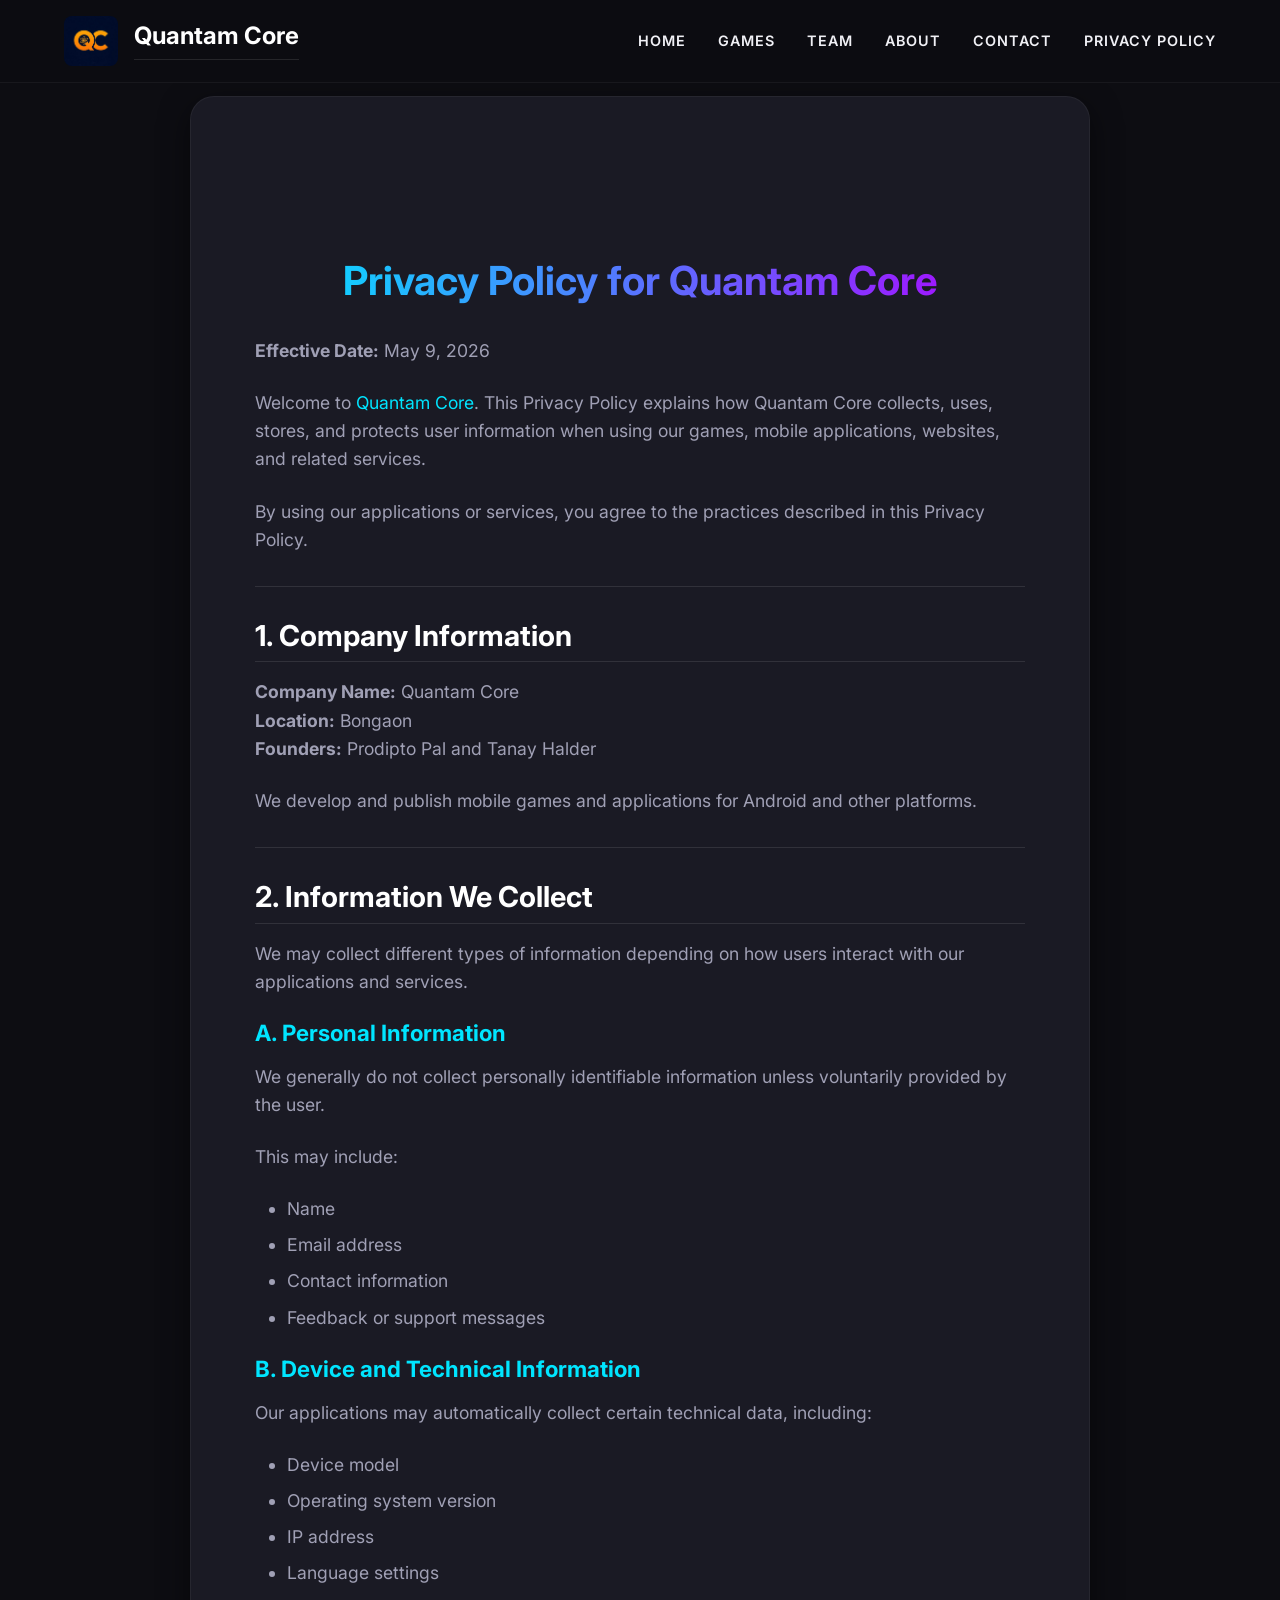
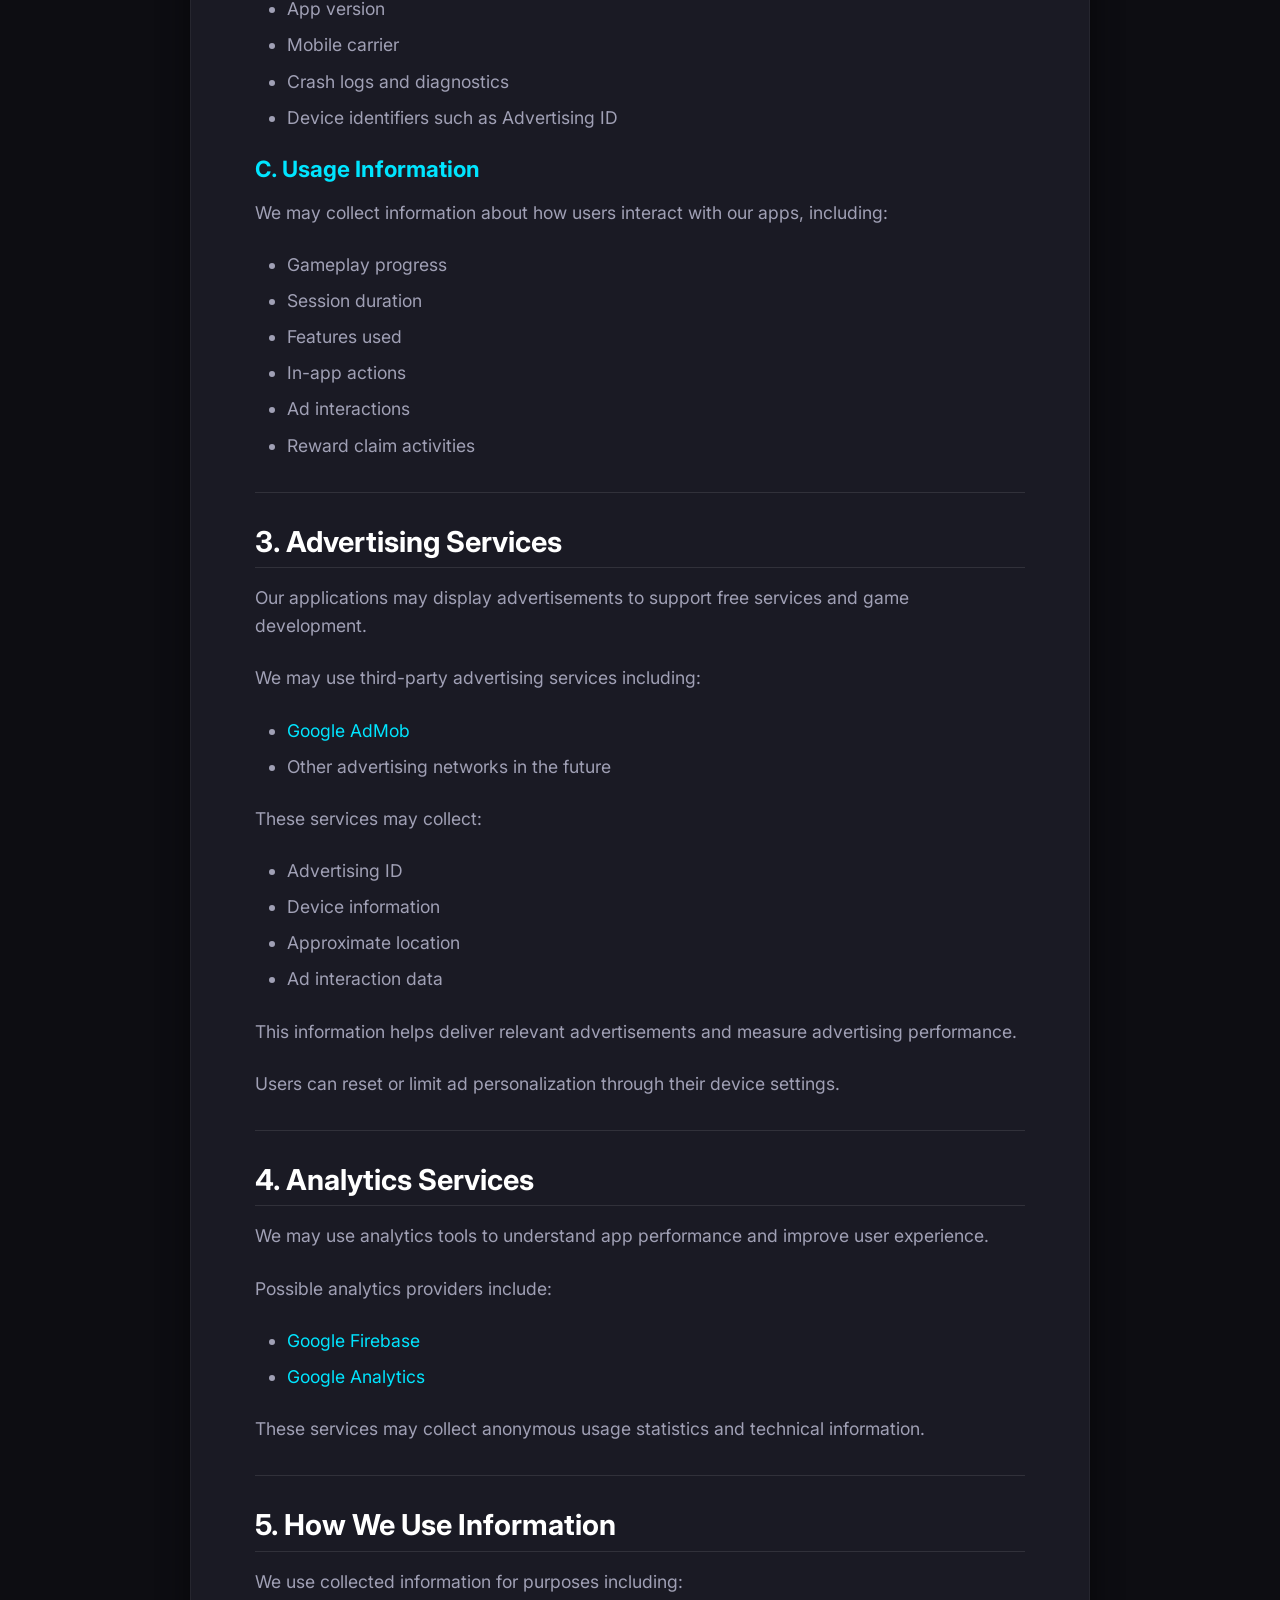
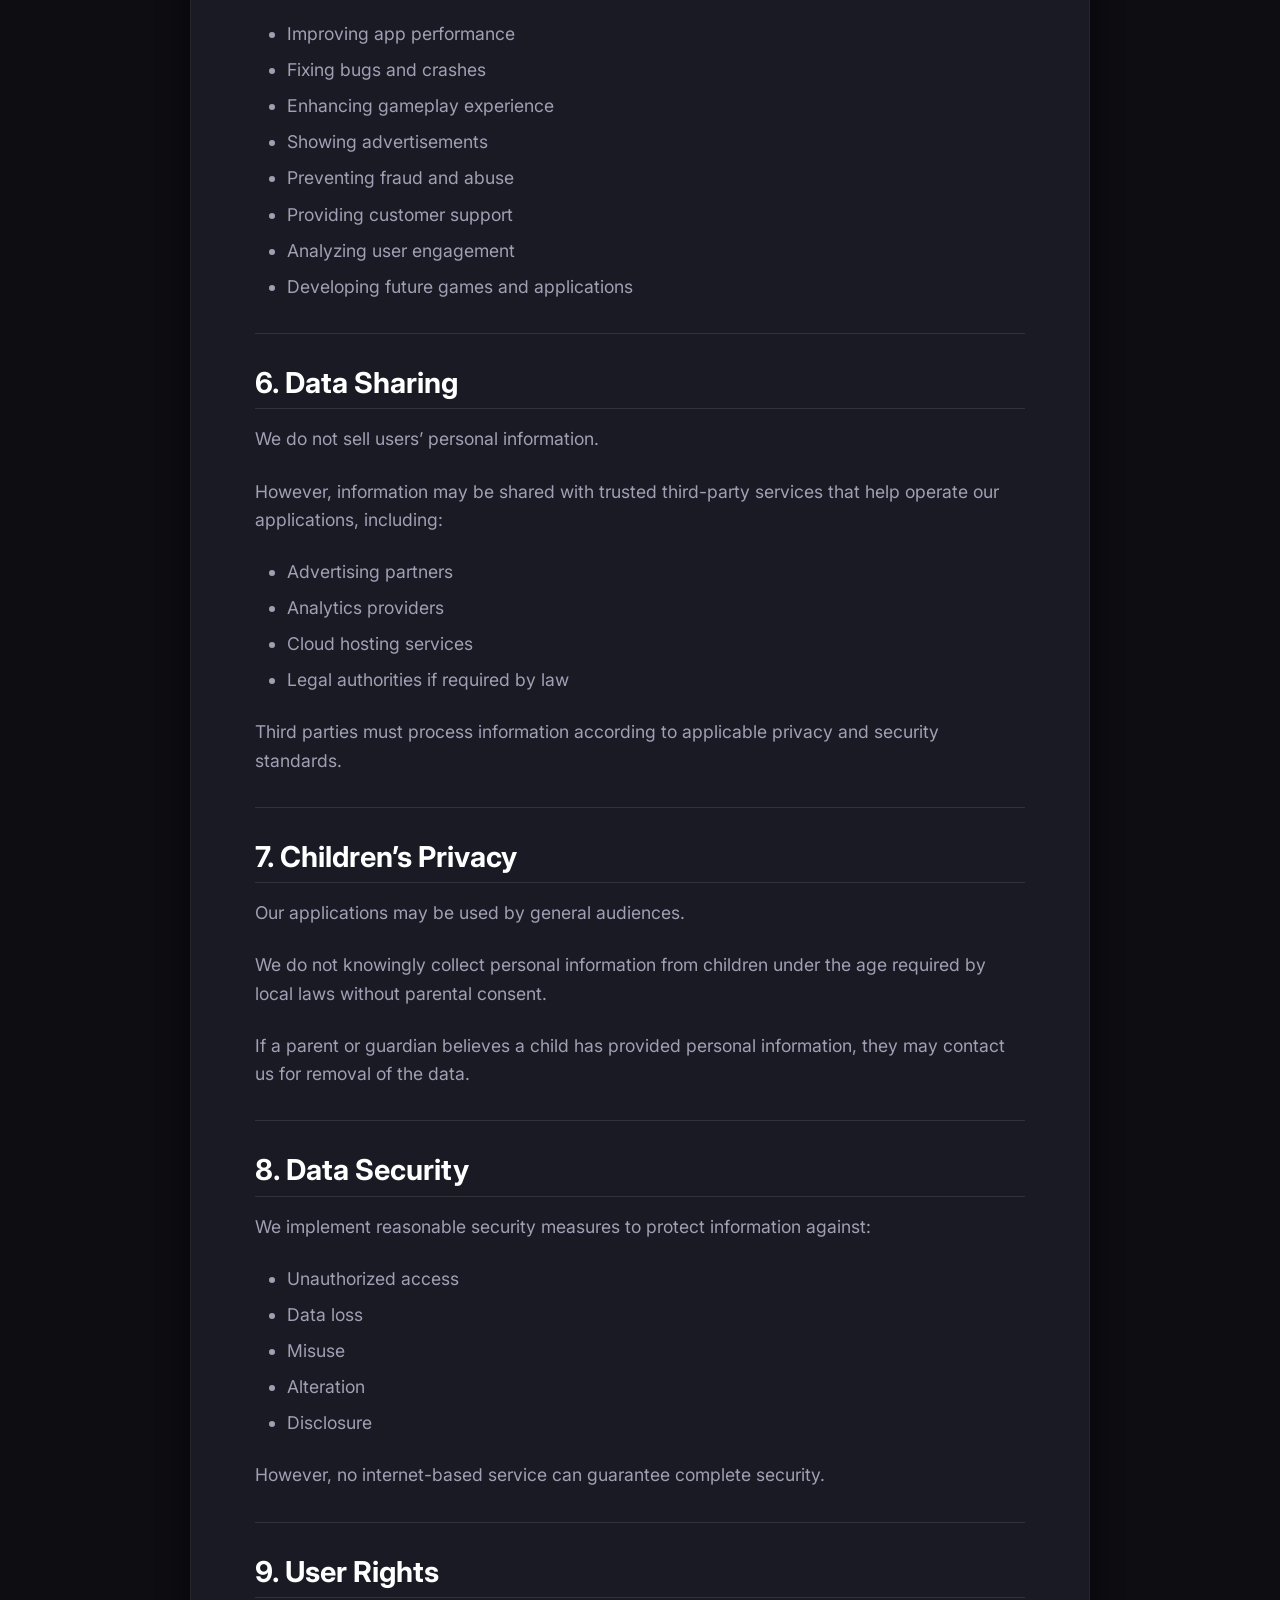
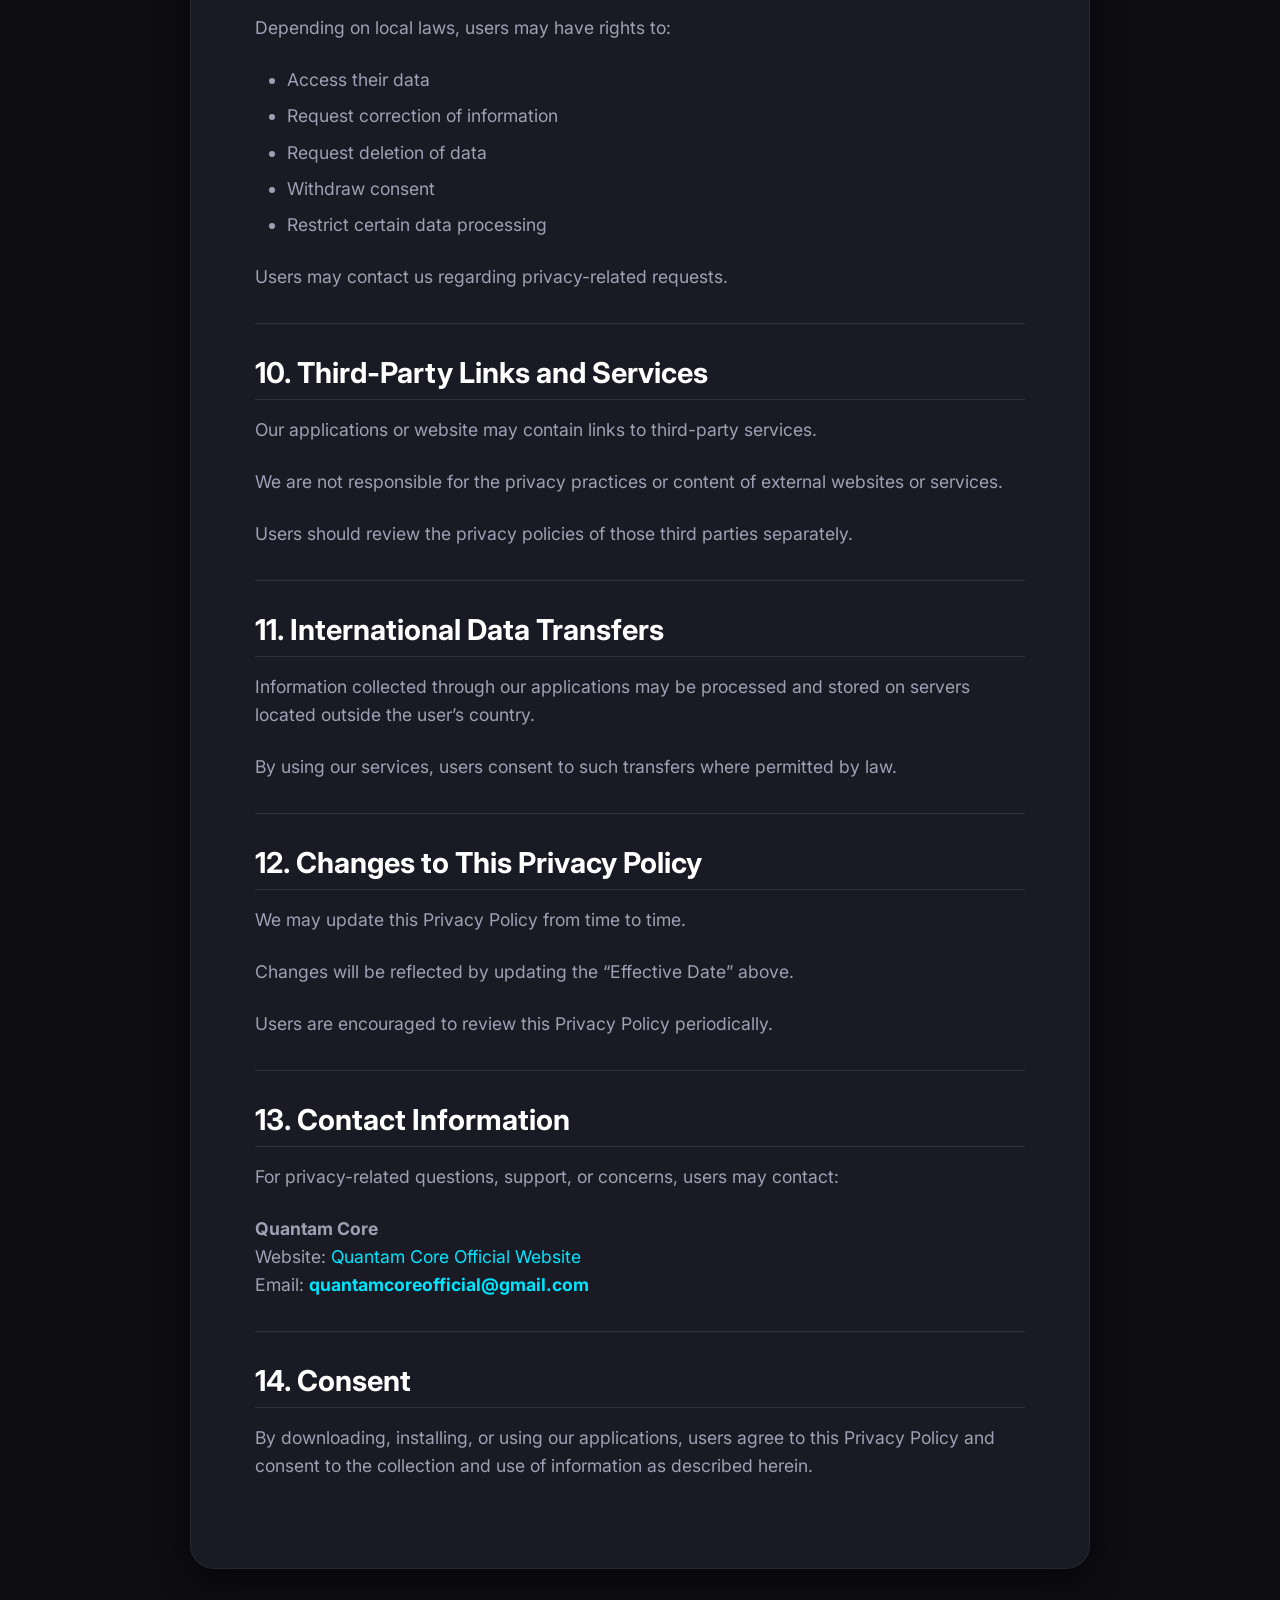
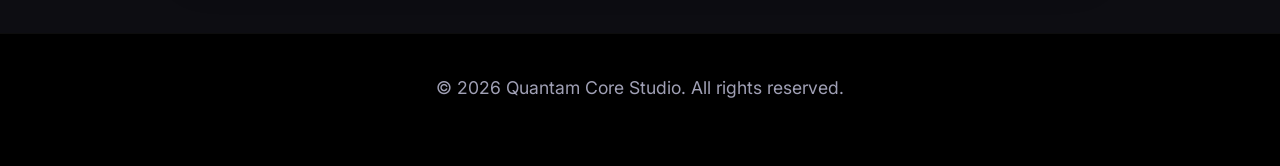
==== privacy-policy.html @ 86601dae "Add files via upload" ====
<!DOCTYPE html>
<html lang="en">
<head>
    <meta charset="UTF-8">
    <meta name="viewport" content="width=device-width, initial-scale=1.0">
    <title>Privacy Policy | Quantam Core</title>
    <style>
        /* CSS resets and base variables */
        :root {
            --bg-color: #0d0d12;
            --surface-color: #1a1a24;
            --primary-color: #00e5ff;
            --secondary-color: #b000ff;
            --text-main: #f0f0f5;
            --text-muted: #a0a0b5;
            --font-family: 'Inter', system-ui, -apple-system, sans-serif;
            --glow: 0 0 20px rgba(0, 229, 255, 0.4);
        }
        
        * {
            margin: 0;
            padding: 0;
            box-sizing: border-box;
        }

        body {
            font-family: var(--font-family);
            background-color: var(--bg-color);
            color: var(--text-main);
            line-height: 1.6;
            overflow-x: hidden;
            scroll-behavior: smooth;
        }

        /* Typography */
        h1, h2, h3, h4 {
            font-weight: 700;
            line-height: 1.2;
            margin-bottom: 1rem;
        }

        h1 {
            font-size: 2.5rem;
            text-align: center;
            background: linear-gradient(90deg, var(--primary-color), var(--secondary-color));
            -webkit-background-clip: text;
            -webkit-text-fill-color: transparent;
            margin-bottom: 2rem;
            margin-top: 2rem;
        }

        h2 {
            font-size: 1.8rem;
            color: #fff;
            margin-top: 2rem;
            margin-bottom: 1rem;
            border-bottom: 1px solid rgba(255,255,255,0.1);
            padding-bottom: 0.5rem;
        }

        h3 {
            font-size: 1.4rem;
            color: var(--primary-color);
            margin-top: 1.5rem;
        }

        p {
            color: var(--text-muted);
            margin-bottom: 1.5rem;
            font-size: 1.1rem;
        }

        ul {
            color: var(--text-muted);
            margin-bottom: 1.5rem;
            font-size: 1.1rem;
            padding-left: 2rem;
        }

        li {
            margin-bottom: 0.5rem;
        }

        a {
            color: var(--primary-color);
            text-decoration: none;
            transition: color 0.3s ease, text-shadow 0.3s ease;
        }

        a:hover {
            color: #fff;
            text-shadow: var(--glow);
        }

        hr {
            border: 0;
            height: 1px;
            background: rgba(255, 255, 255, 0.1);
            margin: 2rem 0;
        }

        /* Navbar */
        nav {
            position: fixed;
            top: 0;
            width: 100%;
            background: rgba(13, 13, 18, 0.85);
            backdrop-filter: blur(10px);
            display: flex;
            justify-content: space-between;
            align-items: center;
            padding: 1rem 5%;
            z-index: 1000;
            border-bottom: 1px solid rgba(255, 255, 255, 0.05);
        }

        .logo-container {
            display: flex;
            align-items: center;
            gap: 1rem;
        }

        .logo-container img {
            height: 50px;
            border-radius: 8px;
        }

        .nav-links {
            display: flex;
            gap: 2rem;
        }

        .nav-links a {
            font-weight: 600;
            text-transform: uppercase;
            letter-spacing: 1px;
            font-size: 0.9rem;
            color: var(--text-main);
        }

        .nav-links a:hover {
            color: var(--primary-color);
        }

        /* Content Container */
        .content-container {
            padding: 8rem 5% 4rem;
            max-width: 900px;
            margin: 0 auto;
            background: var(--surface-color);
            border-radius: 24px;
            box-shadow: 0 10px 30px rgba(0,0,0,0.5);
            border: 1px solid rgba(255,255,255,0.05);
            margin-top: 6rem;
            margin-bottom: 4rem;
        }

        footer {
            text-align: center;
            padding: 2.5rem;
            background: #000;
            color: var(--text-muted);
            border-top: 1px solid rgba(255,255,255,0.05);
        }

        @media (max-width: 768px) {
            .nav-links {
                display: none;
            }
            .content-container {
                padding: 6rem 5% 3rem;
                margin-top: 5rem;
            }
        }
    </style>
    <link href="https://fonts.googleapis.com/css2?family=Inter:wght@300;400;500;600;700&family=Outfit:wght@400;700&display=swap" rel="stylesheet">
</head>
<body>

    <nav>
        <div class="logo-container">
            <img src="Asset/Company%20logo.jpeg" alt="Quantam Core Logo">
            <h2 style="margin:0; font-size: 1.5rem; background: #fff; -webkit-background-clip: text; -webkit-text-fill-color: transparent;">Quantam Core</h2>
        </div>
        <div class="nav-links">
            <a href="index.html#home">Home</a>
            <a href="index.html#portfolio">Games</a>
            <a href="index.html#team">Team</a>
            <a href="index.html#about">About</a>
            <a href="index.html#contact">Contact</a>
            <a href="privacy-policy.html">Privacy Policy</a>
        </div>
    </nav>

    <div class="content-container">
        <h1>Privacy Policy for Quantam Core</h1>
        <p><strong>Effective Date:</strong> May 9, 2026</p>

        <p>Welcome to <a href="https://quantamcorestudio.github.io/quantam-core-website/?utm_source=chatgpt.com" target="_blank" rel="noopener noreferrer">Quantam Core</a>. This Privacy Policy explains how Quantam Core collects, uses, stores, and protects user information when using our games, mobile applications, websites, and related services.</p>

        <p>By using our applications or services, you agree to the practices described in this Privacy Policy.</p>

        <hr>

        <h2>1. Company Information</h2>
        <p><strong>Company Name:</strong> Quantam Core<br>
        <strong>Location:</strong> Bongaon<br>
        <strong>Founders:</strong> Prodipto Pal and Tanay Halder</p>
        <p>We develop and publish mobile games and applications for Android and other platforms.</p>

        <hr>

        <h2>2. Information We Collect</h2>
        <p>We may collect different types of information depending on how users interact with our applications and services.</p>

        <h3>A. Personal Information</h3>
        <p>We generally do not collect personally identifiable information unless voluntarily provided by the user.</p>
        <p>This may include:</p>
        <ul>
            <li>Name</li>
            <li>Email address</li>
            <li>Contact information</li>
            <li>Feedback or support messages</li>
        </ul>

        <h3>B. Device and Technical Information</h3>
        <p>Our applications may automatically collect certain technical data, including:</p>
        <ul>
            <li>Device model</li>
            <li>Operating system version</li>
            <li>IP address</li>
            <li>Language settings</li>
            <li>App version</li>
            <li>Mobile carrier</li>
            <li>Crash logs and diagnostics</li>
            <li>Device identifiers such as Advertising ID</li>
        </ul>

        <h3>C. Usage Information</h3>
        <p>We may collect information about how users interact with our apps, including:</p>
        <ul>
            <li>Gameplay progress</li>
            <li>Session duration</li>
            <li>Features used</li>
            <li>In-app actions</li>
            <li>Ad interactions</li>
            <li>Reward claim activities</li>
        </ul>

        <hr>

        <h2>3. Advertising Services</h2>
        <p>Our applications may display advertisements to support free services and game development.</p>
        <p>We may use third-party advertising services including:</p>
        <ul>
            <li><a href="https://admob.google.com/?utm_source=chatgpt.com" target="_blank" rel="noopener noreferrer">Google AdMob</a></li>
            <li>Other advertising networks in the future</li>
        </ul>
        <p>These services may collect:</p>
        <ul>
            <li>Advertising ID</li>
            <li>Device information</li>
            <li>Approximate location</li>
            <li>Ad interaction data</li>
        </ul>
        <p>This information helps deliver relevant advertisements and measure advertising performance.</p>
        <p>Users can reset or limit ad personalization through their device settings.</p>

        <hr>

        <h2>4. Analytics Services</h2>
        <p>We may use analytics tools to understand app performance and improve user experience.</p>
        <p>Possible analytics providers include:</p>
        <ul>
            <li><a href="https://firebase.google.com/?utm_source=chatgpt.com" target="_blank" rel="noopener noreferrer">Google Firebase</a></li>
            <li><a href="https://analytics.google.com/?utm_source=chatgpt.com" target="_blank" rel="noopener noreferrer">Google Analytics</a></li>
        </ul>
        <p>These services may collect anonymous usage statistics and technical information.</p>

        <hr>

        <h2>5. How We Use Information</h2>
        <p>We use collected information for purposes including:</p>
        <ul>
            <li>Improving app performance</li>
            <li>Fixing bugs and crashes</li>
            <li>Enhancing gameplay experience</li>
            <li>Showing advertisements</li>
            <li>Preventing fraud and abuse</li>
            <li>Providing customer support</li>
            <li>Analyzing user engagement</li>
            <li>Developing future games and applications</li>
        </ul>

        <hr>

        <h2>6. Data Sharing</h2>
        <p>We do not sell users’ personal information.</p>
        <p>However, information may be shared with trusted third-party services that help operate our applications, including:</p>
        <ul>
            <li>Advertising partners</li>
            <li>Analytics providers</li>
            <li>Cloud hosting services</li>
            <li>Legal authorities if required by law</li>
        </ul>
        <p>Third parties must process information according to applicable privacy and security standards.</p>

        <hr>

        <h2>7. Children’s Privacy</h2>
        <p>Our applications may be used by general audiences.</p>
        <p>We do not knowingly collect personal information from children under the age required by local laws without parental consent.</p>
        <p>If a parent or guardian believes a child has provided personal information, they may contact us for removal of the data.</p>

        <hr>

        <h2>8. Data Security</h2>
        <p>We implement reasonable security measures to protect information against:</p>
        <ul>
            <li>Unauthorized access</li>
            <li>Data loss</li>
            <li>Misuse</li>
            <li>Alteration</li>
            <li>Disclosure</li>
        </ul>
        <p>However, no internet-based service can guarantee complete security.</p>

        <hr>

        <h2>9. User Rights</h2>
        <p>Depending on local laws, users may have rights to:</p>
        <ul>
            <li>Access their data</li>
            <li>Request correction of information</li>
            <li>Request deletion of data</li>
            <li>Withdraw consent</li>
            <li>Restrict certain data processing</li>
        </ul>
        <p>Users may contact us regarding privacy-related requests.</p>

        <hr>

        <h2>10. Third-Party Links and Services</h2>
        <p>Our applications or website may contain links to third-party services.</p>
        <p>We are not responsible for the privacy practices or content of external websites or services.</p>
        <p>Users should review the privacy policies of those third parties separately.</p>

        <hr>

        <h2>11. International Data Transfers</h2>
        <p>Information collected through our applications may be processed and stored on servers located outside the user’s country.</p>
        <p>By using our services, users consent to such transfers where permitted by law.</p>

        <hr>

        <h2>12. Changes to This Privacy Policy</h2>
        <p>We may update this Privacy Policy from time to time.</p>
        <p>Changes will be reflected by updating the “Effective Date” above.</p>
        <p>Users are encouraged to review this Privacy Policy periodically.</p>

        <hr>

        <h2>13. Contact Information</h2>
        <p>For privacy-related questions, support, or concerns, users may contact:</p>
        <p><strong>Quantam Core</strong><br>
        Website: <a href="https://quantamcorestudio.github.io/quantam-core-website/?utm_source=chatgpt.com" target="_blank" rel="noopener noreferrer">Quantam Core Official Website</a><br>
        Email: <strong><a href="mailto:quantamcoreofficial@gmail.com">quantamcoreofficial@gmail.com</a></strong></p>

        <hr>

        <h2>14. Consent</h2>
        <p>By downloading, installing, or using our applications, users agree to this Privacy Policy and consent to the collection and use of information as described herein.</p>
    </div>

    <footer>
        <p>&copy; 2026 Quantam Core Studio. All rights reserved.</p>
    </footer>

</body>
</html>
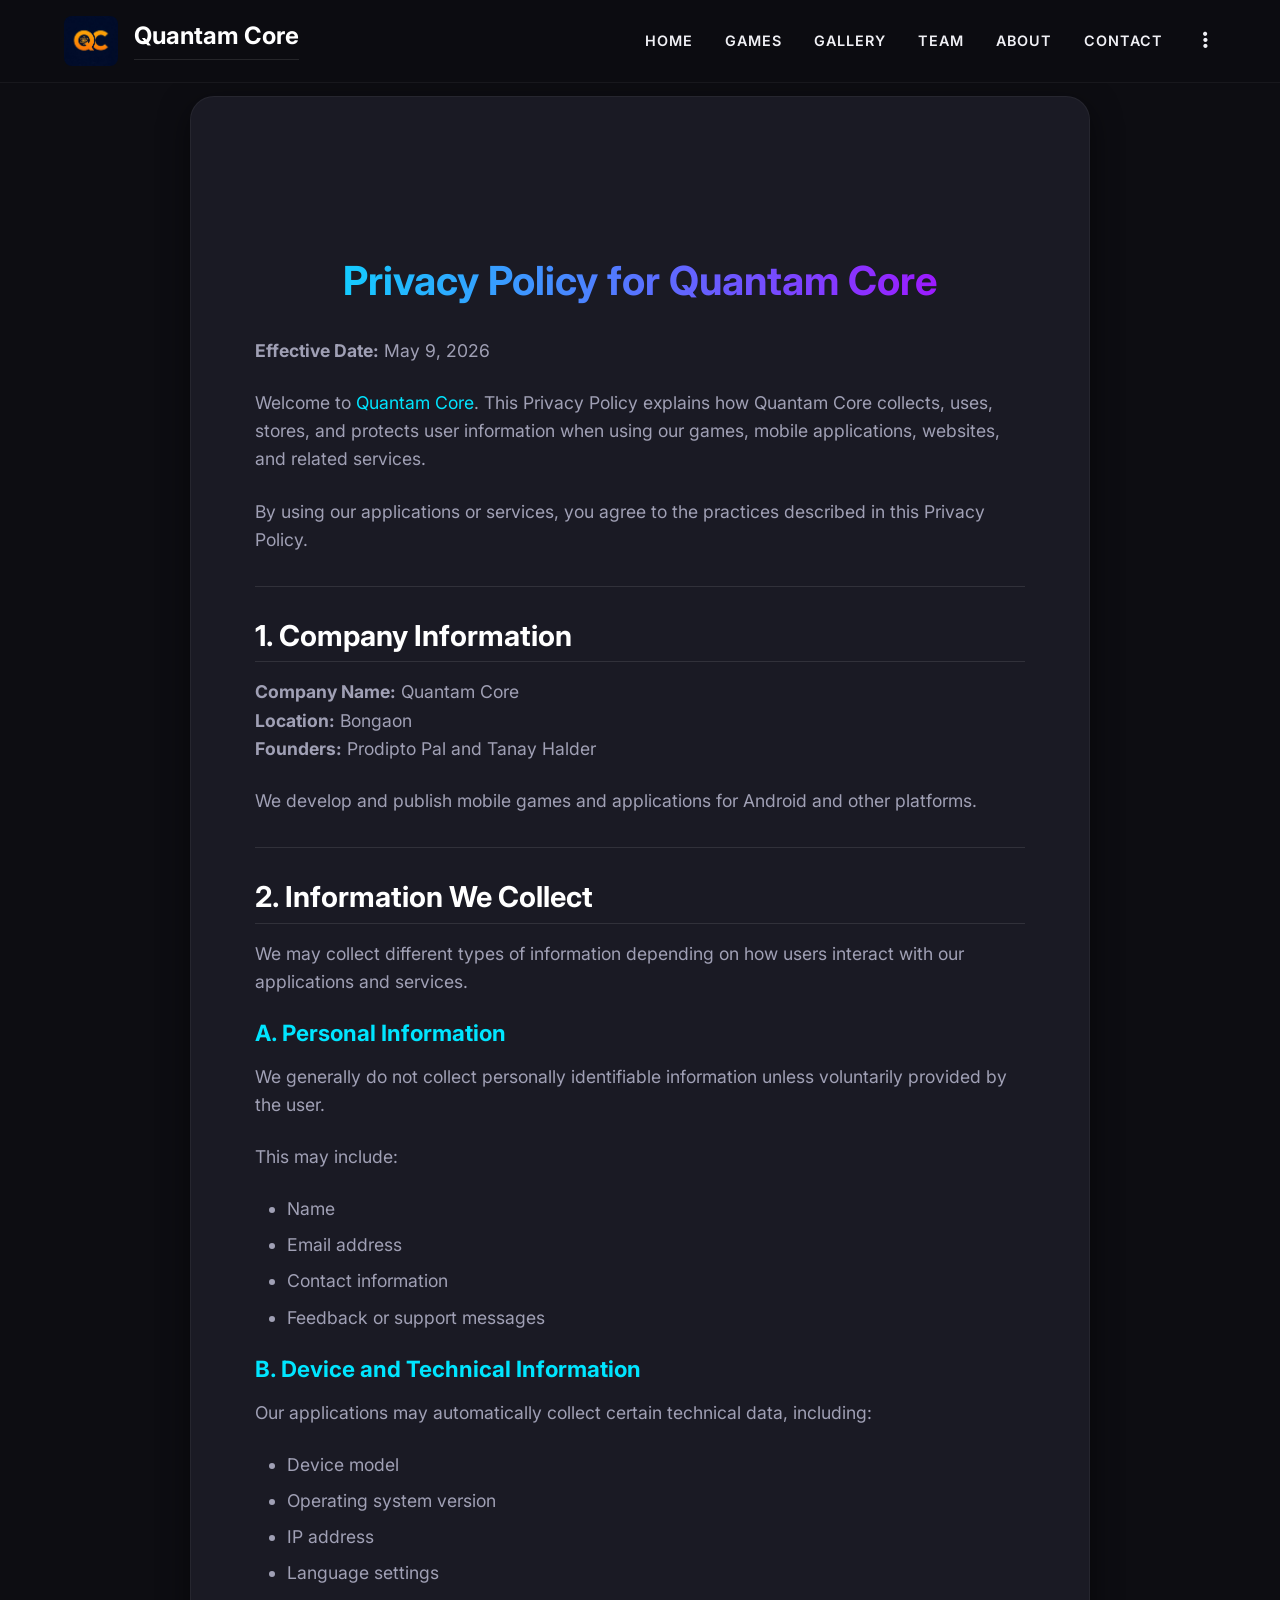
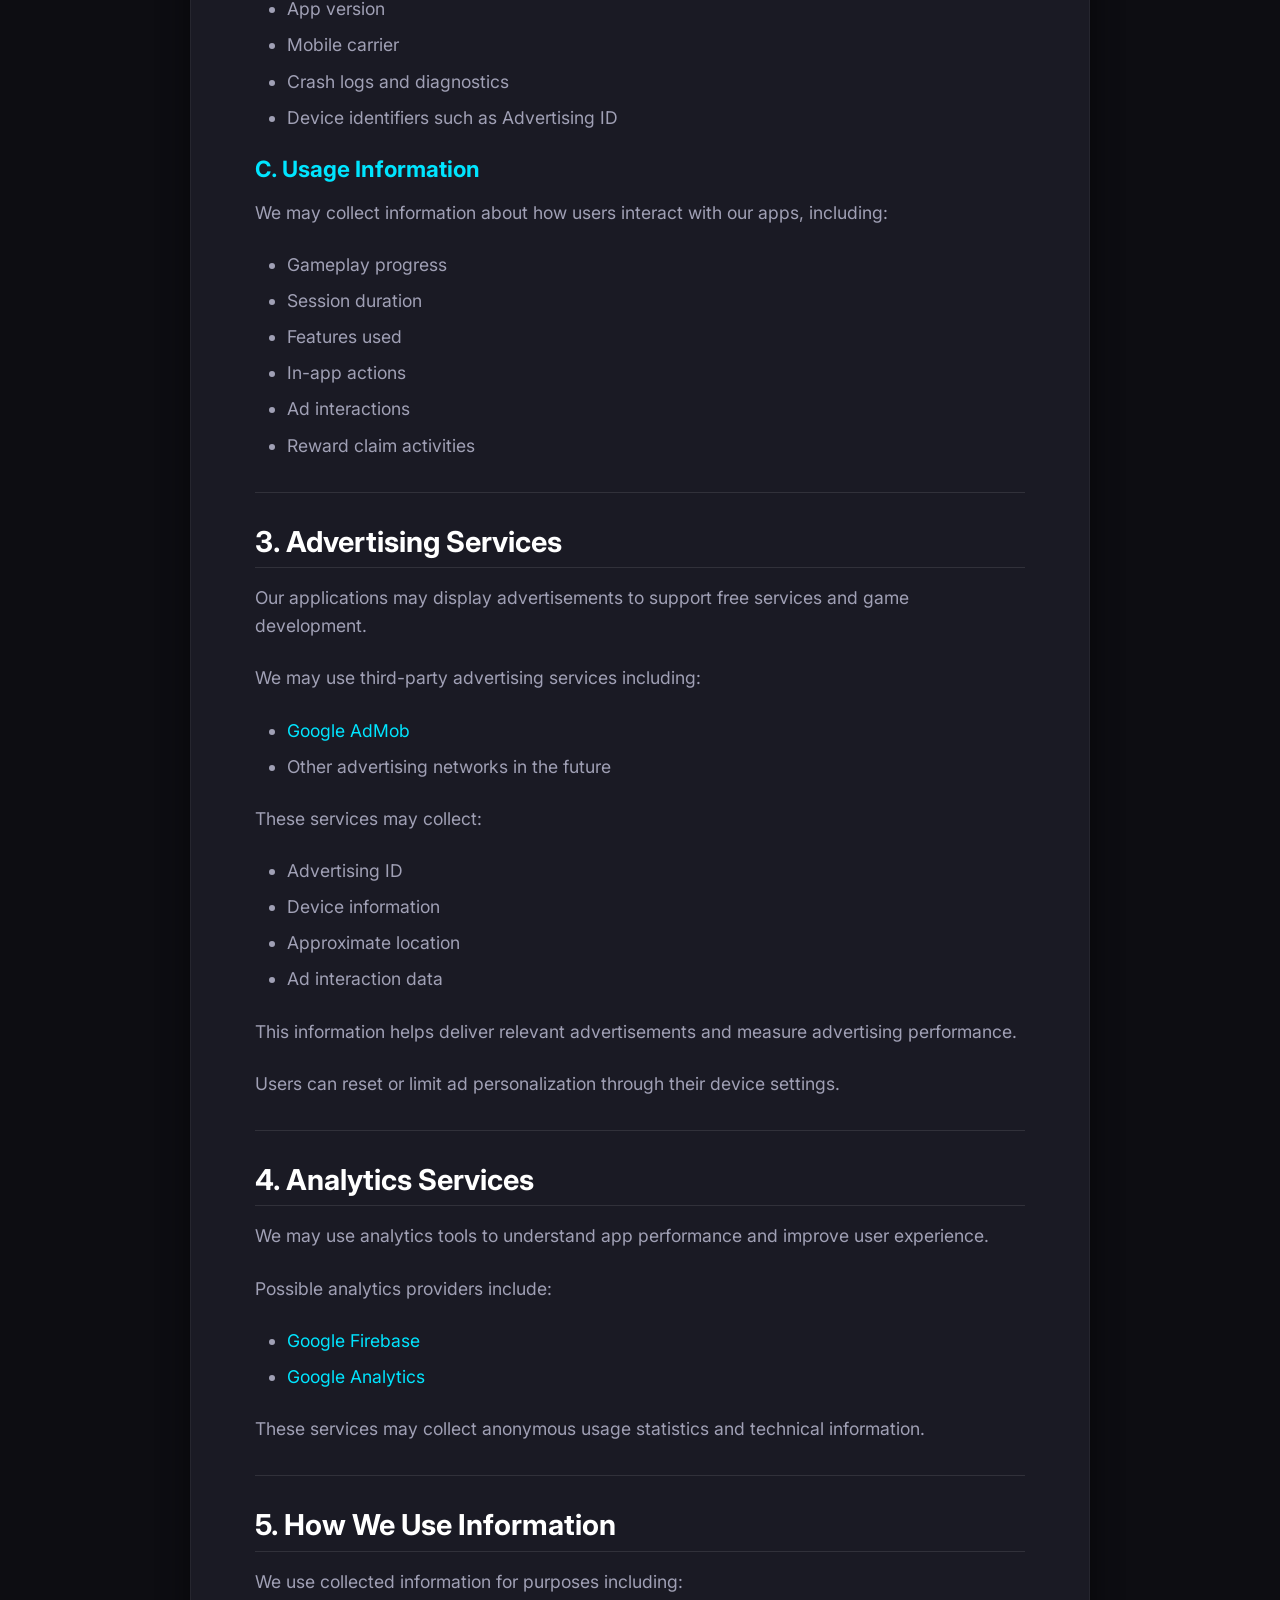
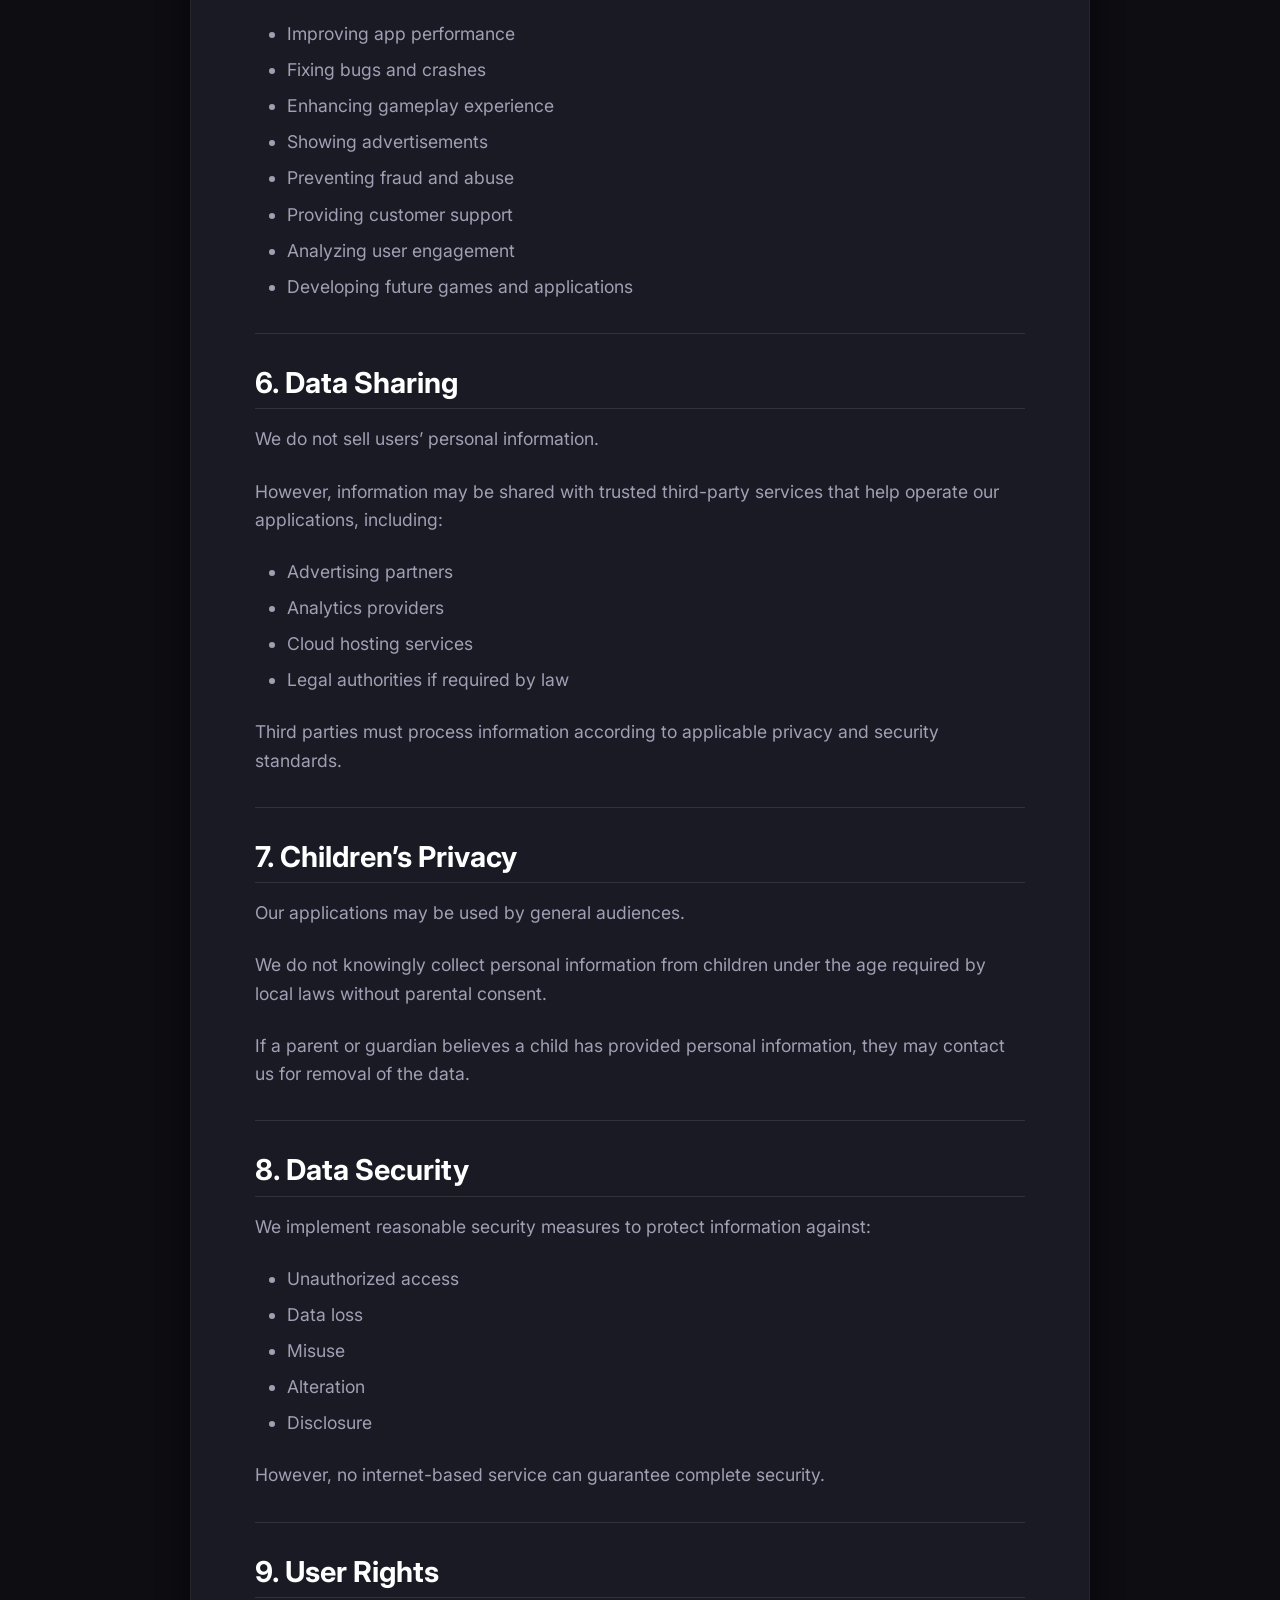
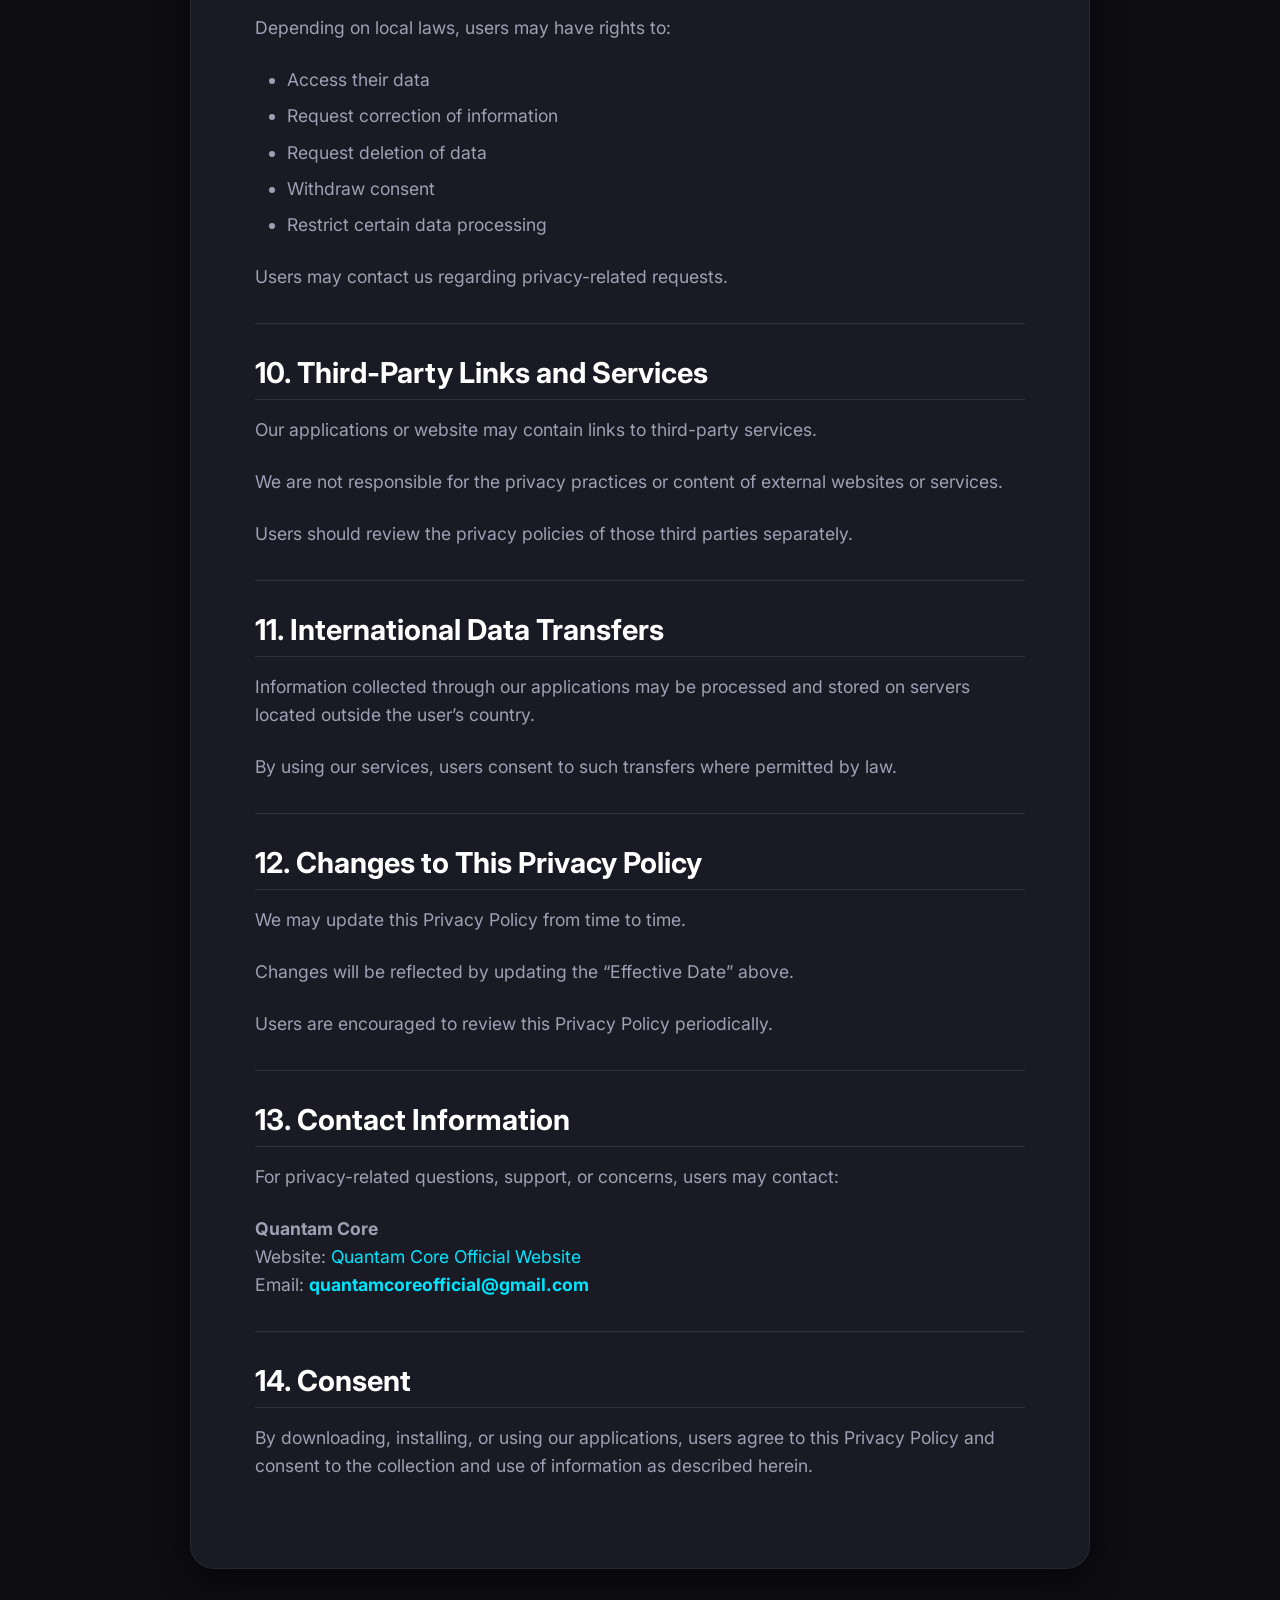
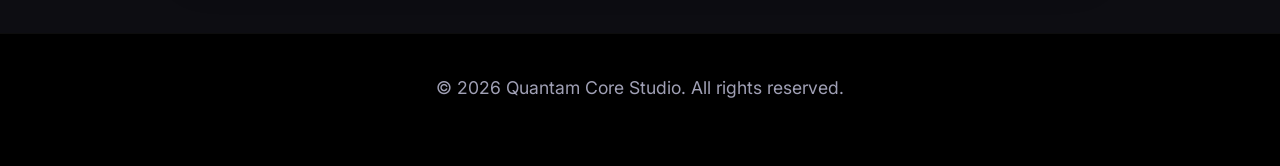
==== commit 1b10f1f3: "Updated website design" ====
--- a/privacy-policy.html
+++ b/privacy-policy.html
@@ -172,7 +172,81 @@
                 margin-top: 5rem;
             }
         }
+
+        /* 3-Dot Dropdown Styles */
+        .dropdown {
+            position: relative;
+            display: inline-block;
+        }
+
+        .dropbtn {
+            background: none;
+            border: none;
+            color: var(--text-main);
+            font-size: 1.2rem;
+            cursor: pointer;
+            padding: 0 0.5rem;
+            display: flex;
+            align-items: center;
+            height: 100%;
+            transition: color 0.3s ease, text-shadow 0.3s ease;
+        }
+
+        .dropbtn:hover {
+            color: var(--primary-color);
+            text-shadow: var(--glow);
+        }
+
+        .dropdown-content {
+            display: block;
+            visibility: hidden;
+            opacity: 0;
+            position: absolute;
+            right: 0;
+            top: 100%;
+            background-color: var(--surface-color);
+            min-width: 180px;
+            box-shadow: 0 10px 30px rgba(0,0,0,0.6);
+            border: 1px solid rgba(255,255,255,0.08);
+            border-radius: 12px;
+            z-index: 1001;
+            overflow: hidden;
+            margin-top: 0.5rem;
+            transform: translateY(10px);
+            transition: all 0.3s cubic-bezier(0.165, 0.84, 0.44, 1);
+        }
+
+        .dropdown.active .dropdown-content {
+            visibility: visible;
+            opacity: 1;
+            transform: translateY(0);
+        }
+
+        .dropdown-content a {
+            color: var(--text-muted) !important;
+            padding: 0.8rem 1.2rem;
+            text-decoration: none;
+            display: block;
+            font-size: 0.9rem;
+            font-weight: 500;
+            text-transform: none !important;
+            letter-spacing: 0.5px;
+            transition: background 0.3s ease, color 0.3s ease;
+        }
+
+        .dropdown-content a:hover {
+            background-color: rgba(255,255,255,0.05);
+            color: var(--primary-color) !important;
+            text-shadow: none !important;
+        }
+
+        @media (max-width: 768px) {
+            .nav-links .dropdown {
+                display: none;
+            }
+        }
     </style>
+    <link rel="stylesheet" href="https://cdnjs.cloudflare.com/ajax/libs/font-awesome/6.4.0/css/all.min.css">
     <link href="https://fonts.googleapis.com/css2?family=Inter:wght@300;400;500;600;700&family=Outfit:wght@400;700&display=swap" rel="stylesheet">
 </head>
 <body>
@@ -185,10 +259,18 @@
         <div class="nav-links">
             <a href="index.html#home">Home</a>
             <a href="index.html#portfolio">Games</a>
+            <a href="index.html#gallery">Gallery</a>
             <a href="index.html#team">Team</a>
             <a href="index.html#about">About</a>
             <a href="index.html#contact">Contact</a>
-            <a href="privacy-policy.html">Privacy Policy</a>
+            <div class="dropdown">
+                <button class="dropbtn" id="dropdownBtn" aria-label="More Menu">
+                    <i class="fa-solid fa-ellipsis-vertical"></i>
+                </button>
+                <div class="dropdown-content" id="dropdownContent">
+                    <a href="privacy-policy.html">Privacy Policy</a>
+                </div>
+            </div>
         </div>
     </nav>
 
@@ -376,5 +458,24 @@
         <p>&copy; 2026 Quantam Core Studio. All rights reserved.</p>
     </footer>
 
+    <script>
+        document.addEventListener("DOMContentLoaded", () => {
+            // Navbar Dropdown Toggle Logic
+            const dropdown = document.querySelector('.dropdown');
+            const dropdownBtn = document.getElementById('dropdownBtn');
+
+            dropdownBtn.addEventListener('click', (e) => {
+                e.stopPropagation();
+                dropdown.classList.toggle('active');
+            });
+
+            // Close dropdown when clicking outside
+            document.addEventListener('click', () => {
+                if (dropdown.classList.contains('active')) {
+                    dropdown.classList.remove('active');
+                }
+            });
+        });
+    </script>
 </body>
 </html>
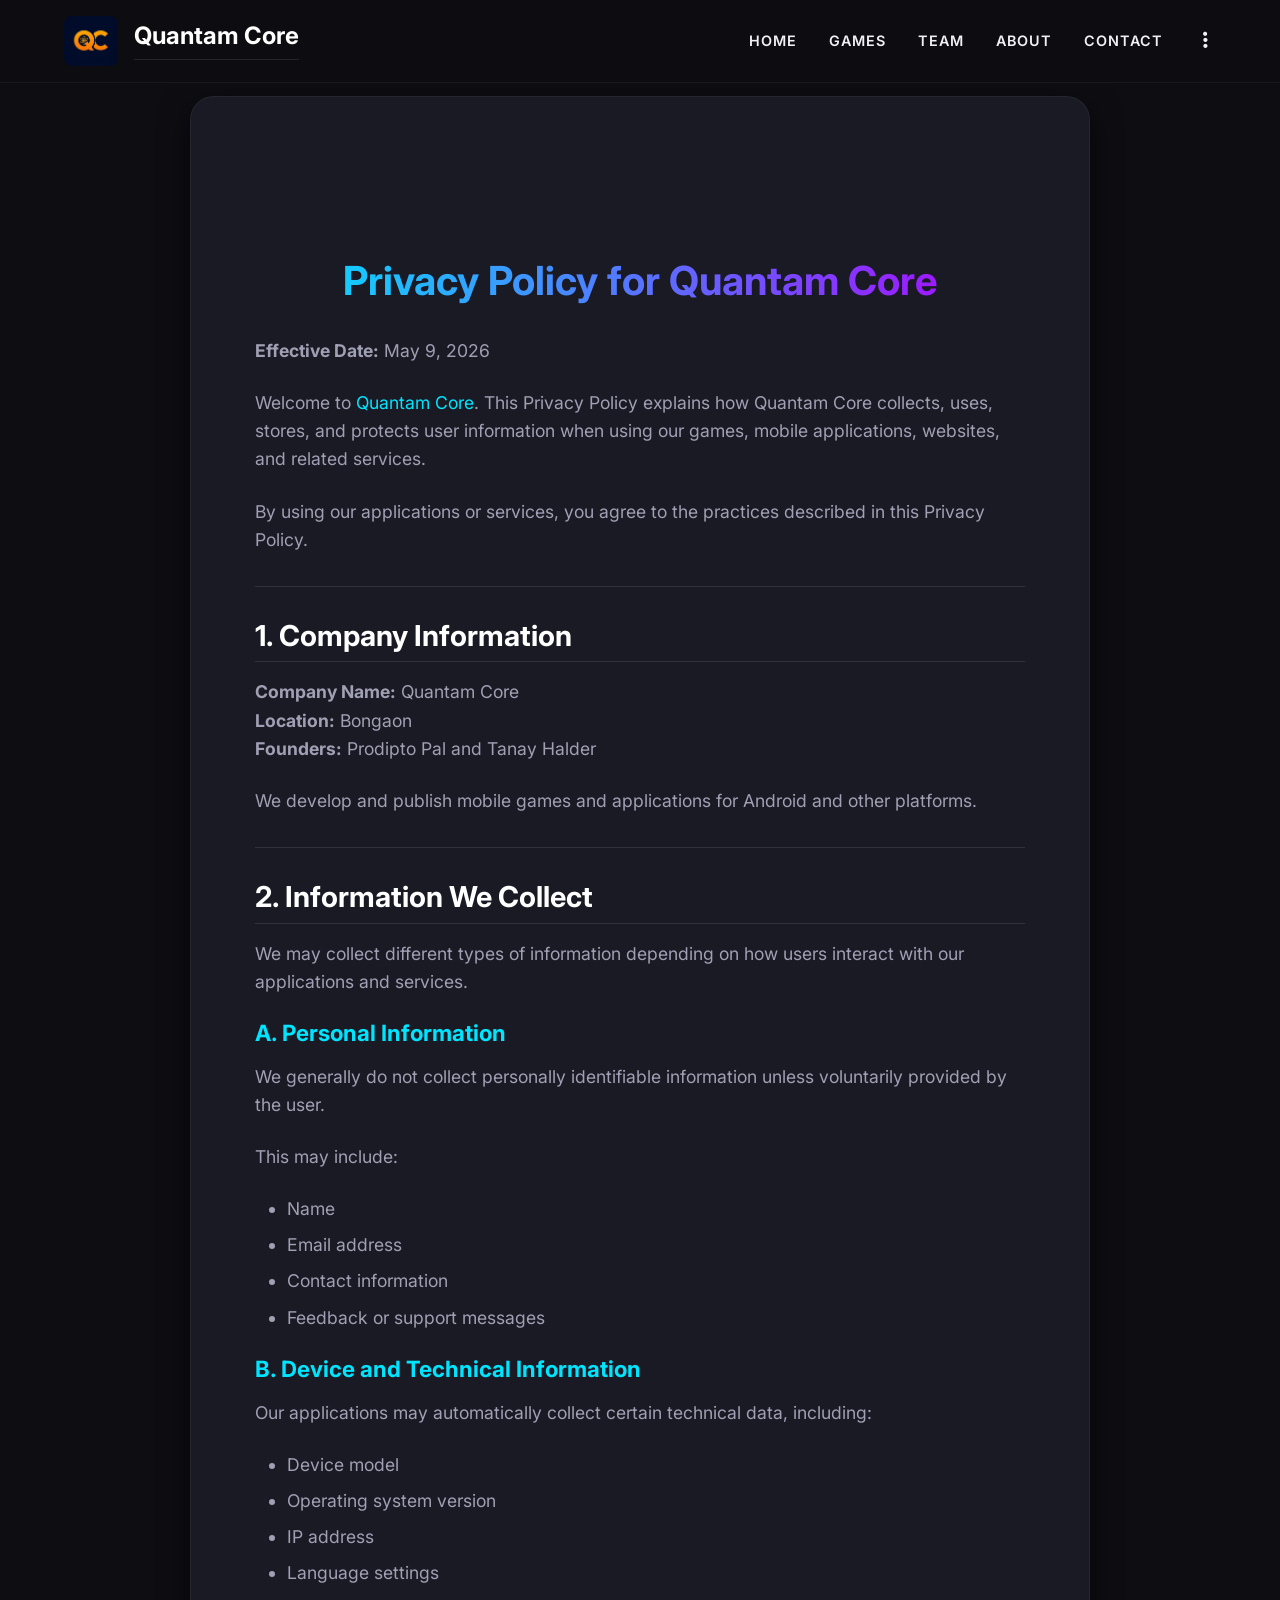
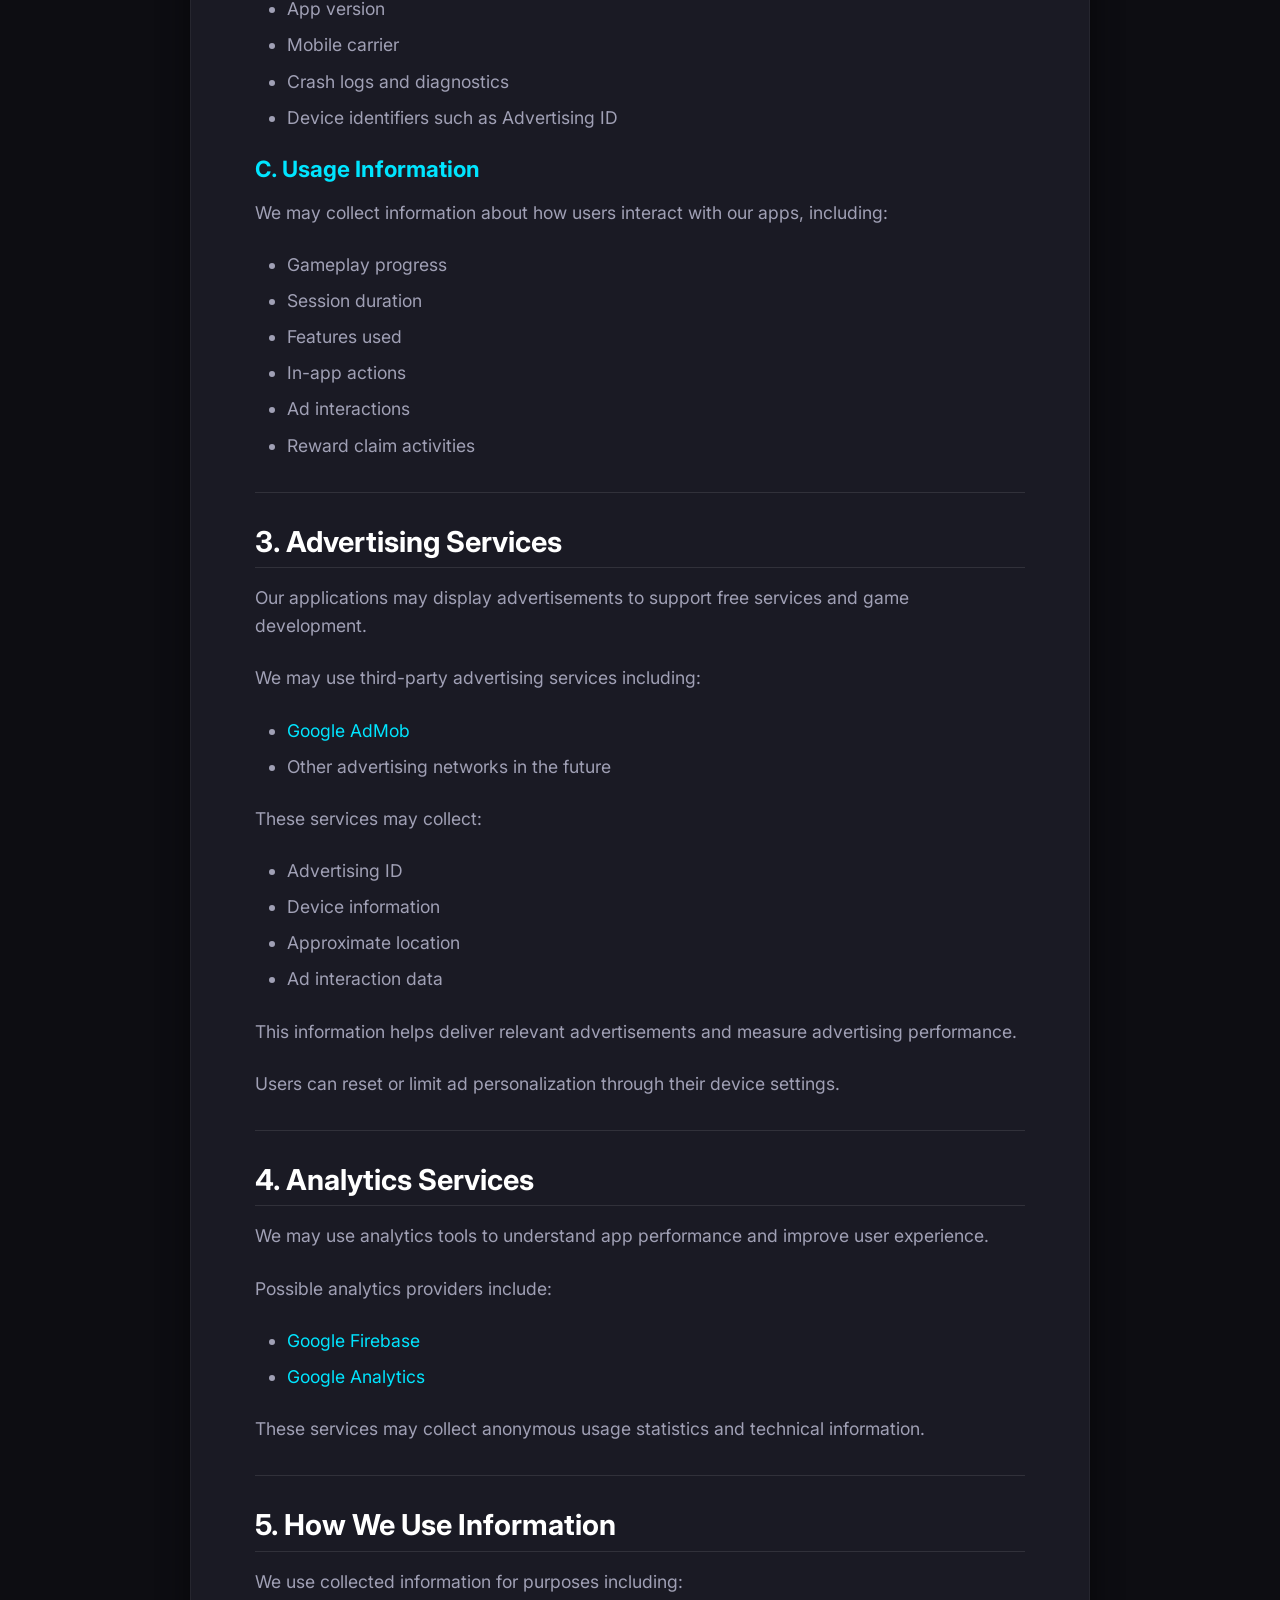
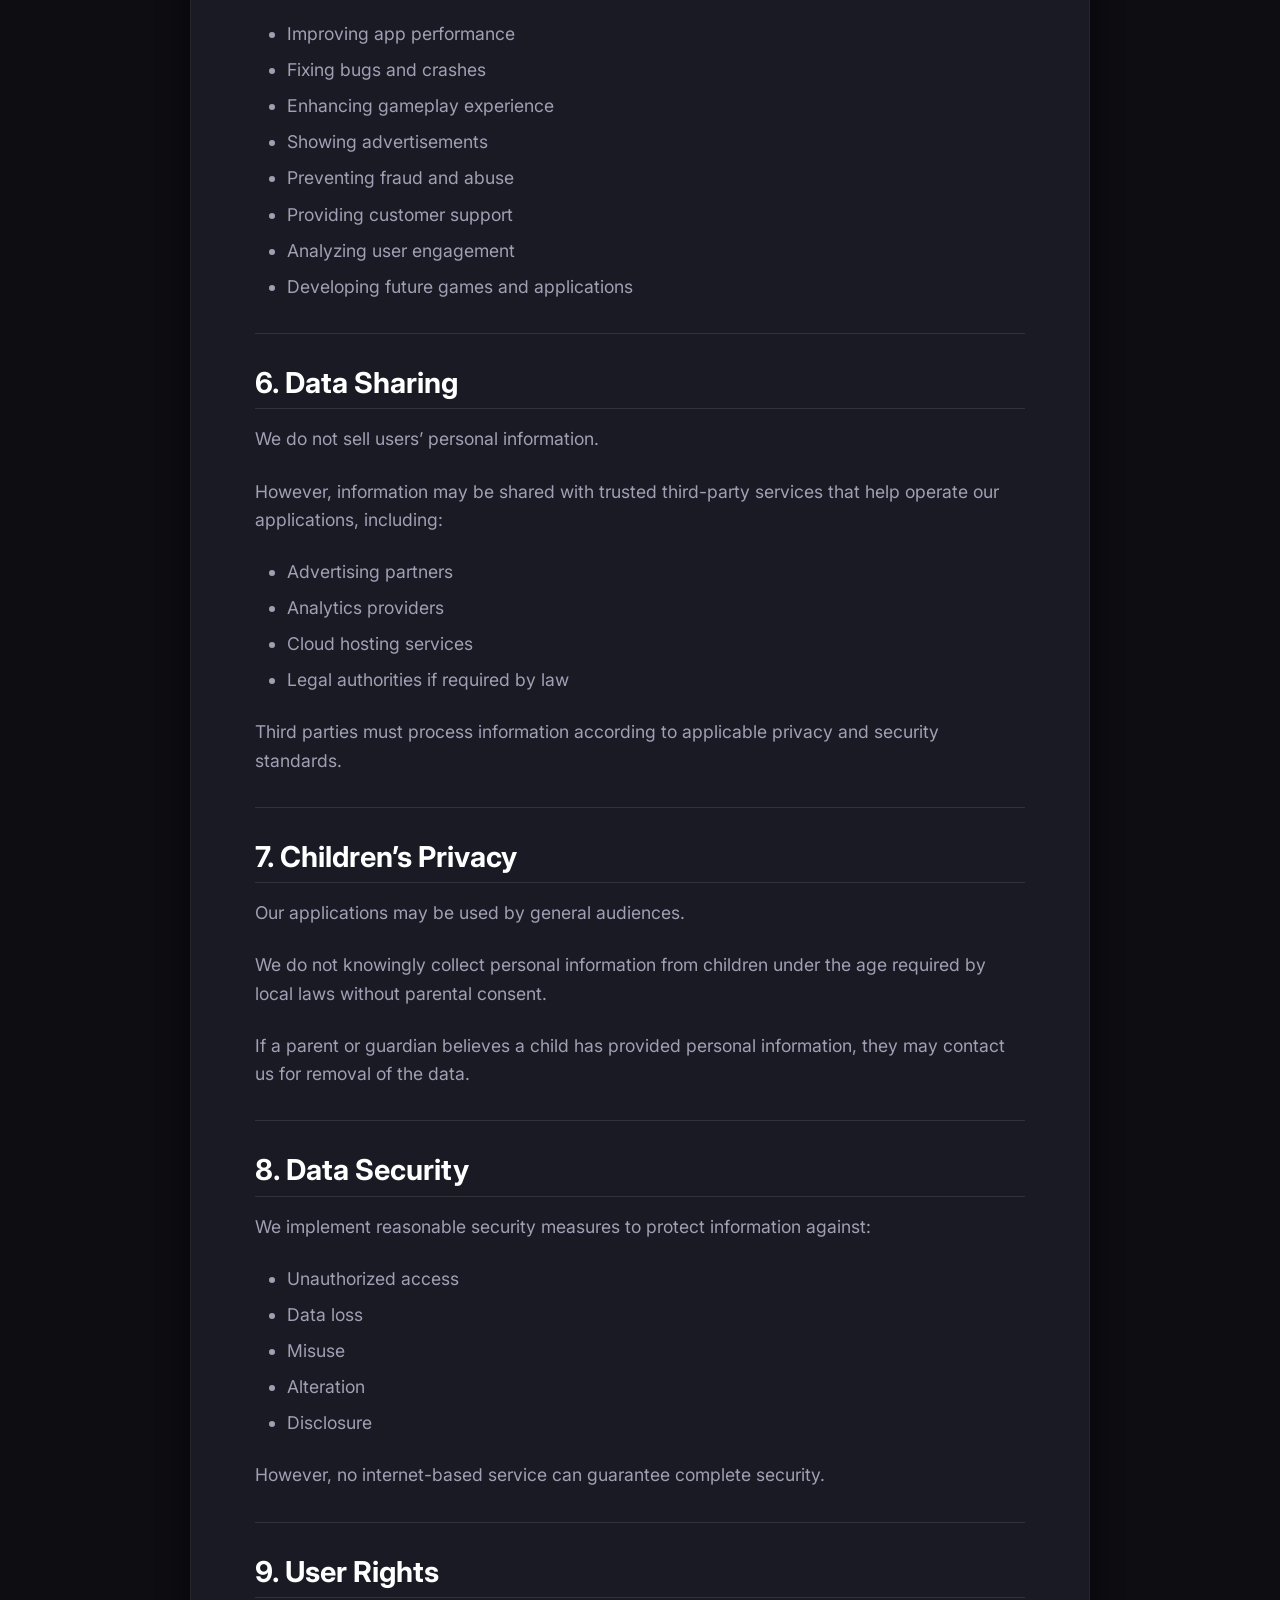
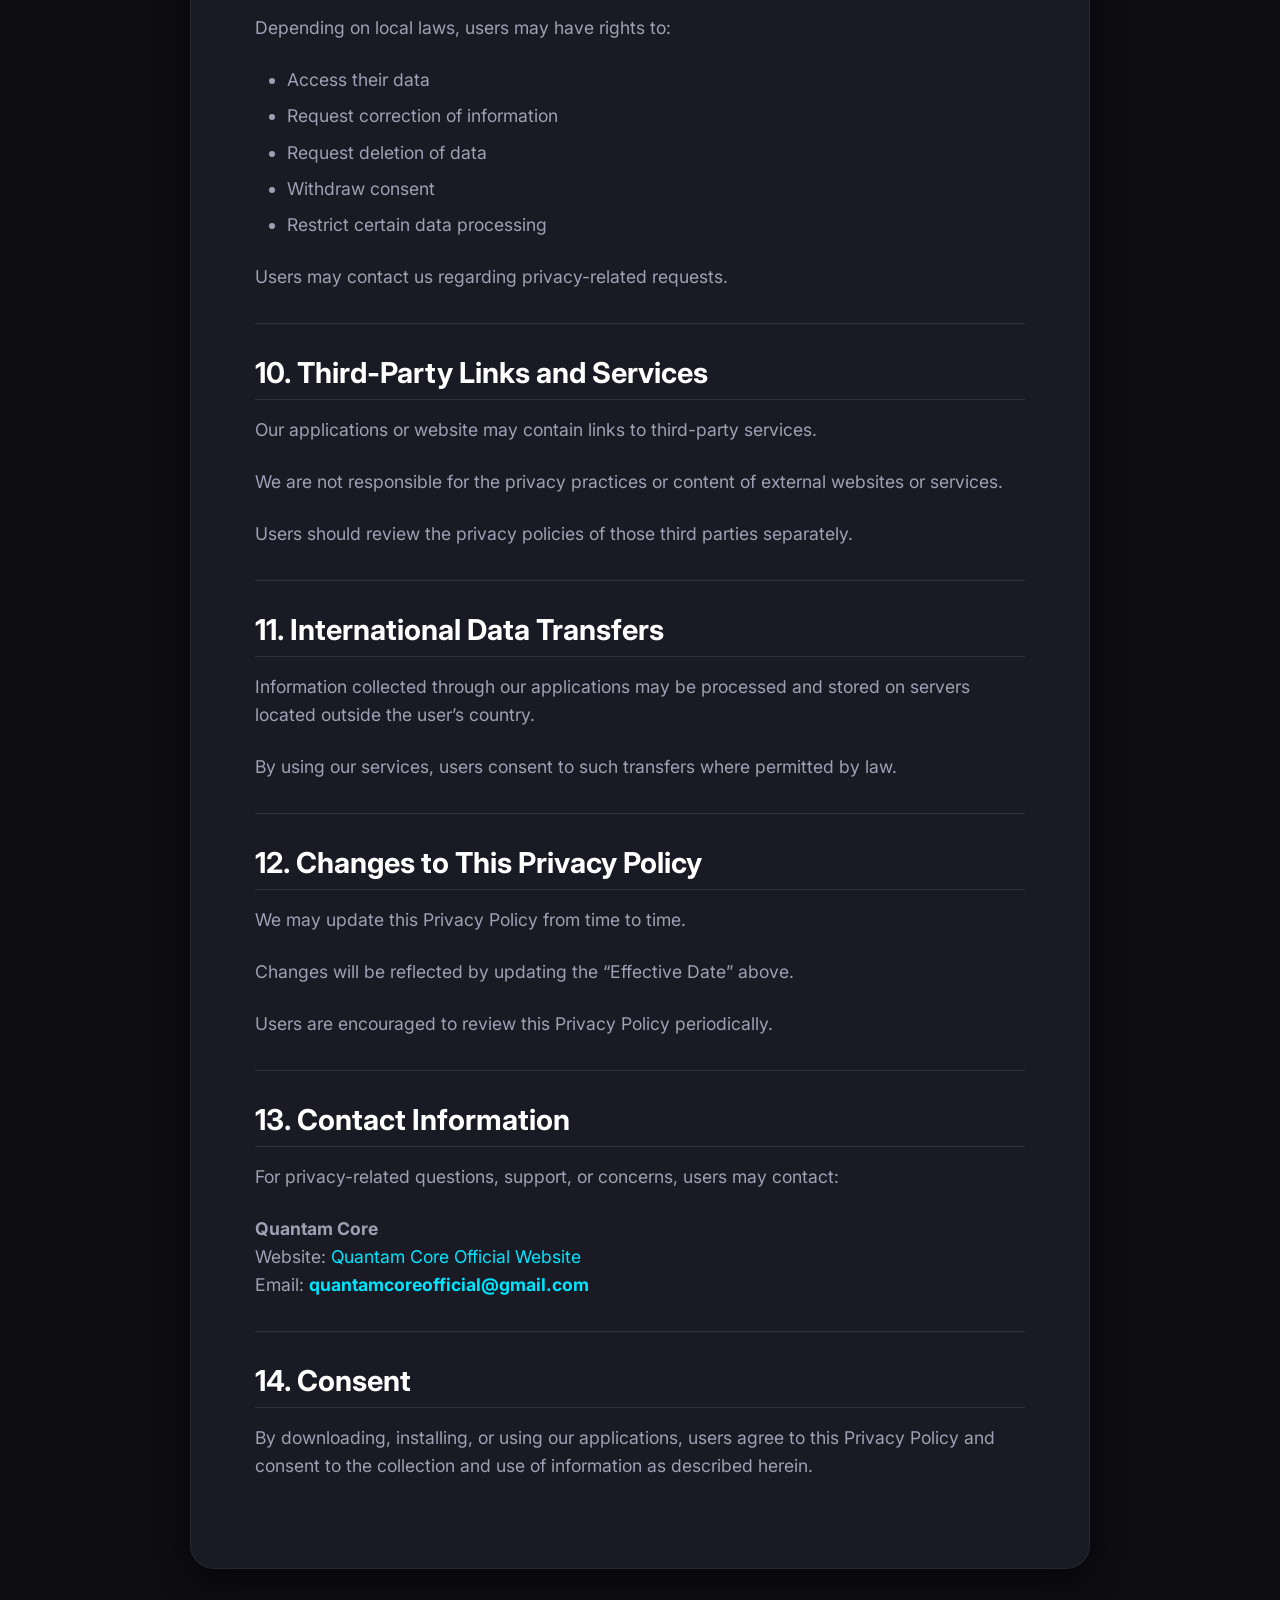
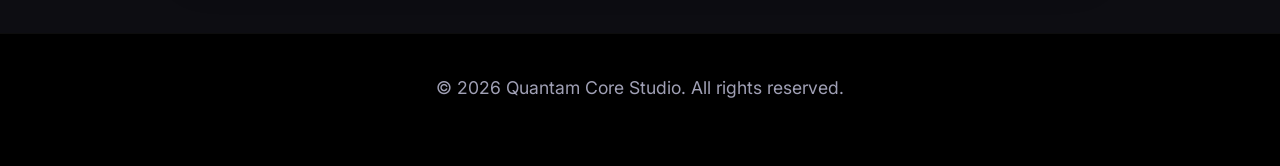
==== commit 0e1a0bc0: "Remove Studio Gallery section from website" ====
--- a/privacy-policy.html
+++ b/privacy-policy.html
@@ -259,7 +259,6 @@
         <div class="nav-links">
             <a href="index.html#home">Home</a>
             <a href="index.html#portfolio">Games</a>
-            <a href="index.html#gallery">Gallery</a>
             <a href="index.html#team">Team</a>
             <a href="index.html#about">About</a>
             <a href="index.html#contact">Contact</a>
